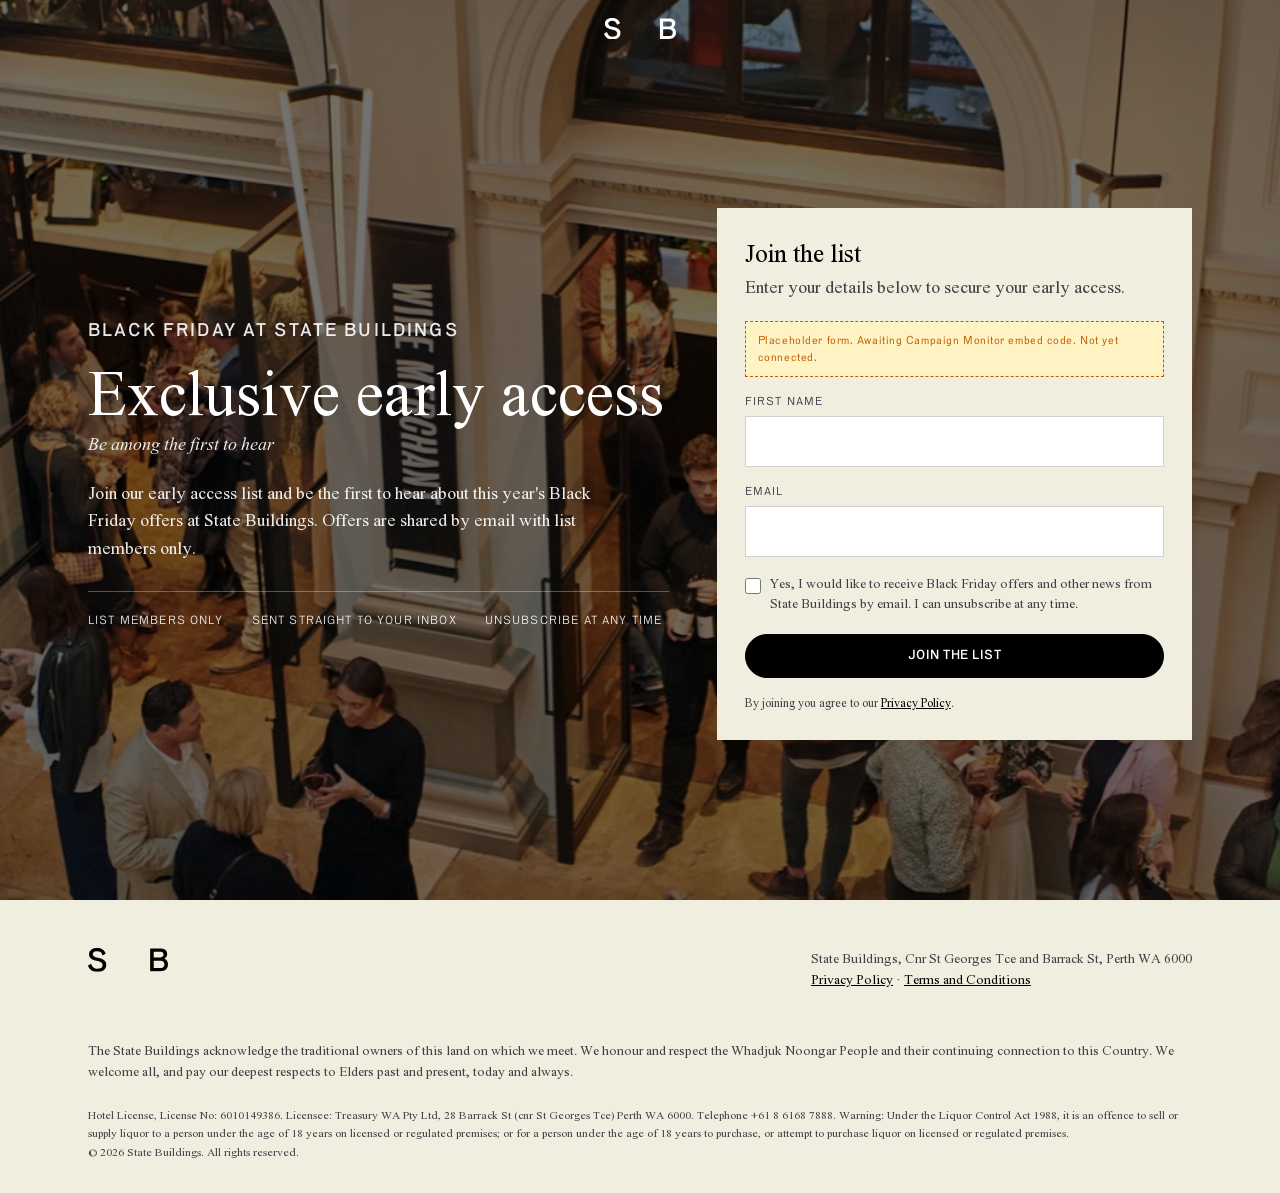
==== black-friday/index.html @ 4c0279d3 "black-friday: add Black Friday 2026 early access sign-up page (placeholder form and hero)" ====
<!doctype html>
<html lang="en-AU">
<head>
<meta charset="utf-8">
<meta name="viewport" content="width=device-width, initial-scale=1">
<meta name="robots" content="noindex, nofollow">
<title>Black Friday Early Access | State Buildings, Perth</title>
<meta name="description" content="Join the State Buildings early access list and be among the first to hear about our Black Friday offers, sent by email to list members only.">
<link rel="icon" href="images/favicon-32x32.png" sizes="32x32" type="image/png">
<link rel="preload" as="image" href="images/hero-placeholder.jpg">
<link rel="stylesheet" href="css/normalize.css">
<link rel="stylesheet" href="css/style.css">

<!-- Google Tag Manager (same container as statebuildings.com) -->
<script>(function(w,d,s,l,i){w[l]=w[l]||[];w[l].push({'gtm.start':new Date().getTime(),event:'gtm.js'});var f=d.getElementsByTagName(s)[0],j=d.createElement(s),dl=l!='dataLayer'?'&l='+l:'';j.async=true;j.src='https://www.googletagmanager.com/gtm.js?id='+i+dl;f.parentNode.insertBefore(j,f);})(window,document,'script','dataLayer','GTM-5KL7FBX');</script>
<!-- End Google Tag Manager -->

<style>
:root{--cream:#f0eede}
body{background:var(--black)}

/* ---------- Buttons: match statebuildings.com ---------- */
.btn{min-height:2rem;padding:.5rem .75rem;font-size:.75rem;line-height:1rem;letter-spacing:.5px;gap:.5rem}

/* ---------- Nav ---------- */
.nav{position:absolute;top:0;left:0;right:0;z-index:10;display:flex;align-items:center;justify-content:center;padding:1.1rem var(--pad);color:var(--white)}
.nav__logo{display:block;width:72px;color:inherit}
.nav__logo svg{width:100%;height:auto;display:block}

/* ---------- Hero with sign-up ---------- */
.hero{position:relative;min-height:100svh;display:flex;align-items:center;color:var(--white);overflow:hidden;background:var(--black)}
.hero__bg{position:absolute;inset:0;width:100%;height:100%;object-fit:cover;object-position:center 45%}
.hero::after{content:"";position:absolute;inset:0;background:rgba(0,0,0,.55)}
.hero__inner{position:relative;z-index:1;width:100%;max-width:var(--container);margin:0 auto;padding:7rem var(--pad) 4rem;display:grid;grid-template-columns:1.1fr .9fr;gap:3rem;align-items:center}
.hero .label{color:rgba(255,255,255,.9)}
.hero h1{color:var(--white);margin-bottom:.5rem;font-size:clamp(2.4rem,5vw,4.25rem);line-height:1;letter-spacing:0}
.hero__sub{font-style:italic;font-size:clamp(1.3rem,2.2vw,1.85rem);line-height:1.2;color:var(--white);margin-bottom:1.5rem}
.hero p{color:rgba(255,255,255,.92);max-width:520px;font-size:clamp(1rem,1.4vw,1.2rem)}
.hero__points{list-style:none;margin:1.75rem 0 0;padding:1.25rem 0 0;border-top:1px solid rgba(255,255,255,.3);display:flex;flex-wrap:wrap;gap:.5rem 1.75rem;font-family:var(--font-grotesk);font-size:.72rem;letter-spacing:.1em;text-transform:uppercase;color:rgba(255,255,255,.85)}

/* ---------- Sign-up card ---------- */
.signup{background:var(--cream);color:var(--text);padding:2rem 1.75rem 1.75rem}
.signup h2{font-size:1.6rem;margin-bottom:.4rem;letter-spacing:0}
.hero .signup p{color:var(--text-2)}
.hero .signup .signup__fine{font-size:.75rem}
.signup__intro{font-size:.95rem;margin-bottom:1.25rem}
.field{margin-bottom:1rem}
.field label{display:block;font-family:var(--font-grotesk);font-size:.7rem;letter-spacing:.1em;text-transform:uppercase;color:var(--text-2);margin-bottom:.35rem}
.field input{width:100%;font:inherit;font-size:1rem;padding:.75rem .85rem;border:1px solid var(--rule);background:var(--white);color:var(--text);border-radius:0}
.field input:focus{outline:2px solid var(--wine);outline-offset:0;border-color:var(--wine)}
.consent{display:flex;gap:.6rem;align-items:flex-start;font-size:.85rem;line-height:1.45;color:var(--text-2);margin:1.1rem 0 1.25rem}
.consent input{margin-top:.2rem;flex:none;width:16px;height:16px;accent-color:var(--black)}
.signup .btn{width:100%;min-height:2.75rem;font-size:.8rem}
.signup__fine{font-size:.75rem;color:var(--text-2);margin:1rem 0 0;max-width:none}
.signup__fine a{color:var(--black)}
.signup__todo{font-family:var(--font-grotesk);font-size:.7rem;letter-spacing:.05em;background:#fff3c4;border:1px dashed var(--rust);color:var(--rust);padding:.6rem .75rem;margin-bottom:1rem}

/* ---------- Footer ---------- */
.footer{background:var(--cream);padding:3rem 0 2rem;font-size:.85rem;color:var(--text-2)}
.footer__top{display:flex;justify-content:space-between;align-items:flex-start;gap:2rem;flex-wrap:wrap;margin-bottom:2rem}
.footer__logo{width:80px;color:var(--black)}
.footer__logo svg{width:100%;height:auto}
.footer p{max-width:none}
.footer small{display:block;font-size:.72rem;line-height:1.6;margin-top:1.5rem;color:var(--text-2)}
.footer a{color:var(--black)}

@media (max-width:900px){
  .hero{align-items:flex-start}
  .hero__inner{grid-template-columns:1fr;gap:2rem;padding:6rem 1.25rem 2.5rem}
  .hero__points{gap:.4rem 1.25rem}
}
@media (max-width:600px){
  .nav__logo{width:60px}
  .hero h1{font-size:2.4rem}
  .signup{padding:1.5rem 1.25rem 1.25rem}
  .footer__top{flex-direction:column;align-items:center;text-align:center}
  .footer{text-align:center}
}
</style>
</head>
<body>
<!-- Google Tag Manager (noscript) -->
<noscript><iframe src="https://www.googletagmanager.com/ns.html?id=GTM-5KL7FBX" height="0" width="0" style="display:none;visibility:hidden"></iframe></noscript>
<!-- End Google Tag Manager (noscript) -->

<header class="nav">
  <a class="nav__logo" href="https://statebuildings.com/" aria-label="State Buildings home">
    <svg viewBox="0 0 171 51" fill="currentColor" aria-hidden="true"><use href="#sb-logo"/></svg>
  </a>
</header>

<section class="hero">
  <!-- PLACEHOLDER hero: swap for Jasmine's full-res campaign image (Petition stairs) when supplied -->
  <img class="hero__bg" src="images/hero-placeholder.jpg" alt="Guests gathered in the atrium at State Buildings, Perth, outside Wine Merchant" fetchpriority="high">
  <div class="hero__inner">
    <div>
      <p class="label">Black Friday at State Buildings</p>
      <h1>Exclusive early access</h1>
      <p class="hero__sub">Be among the first to hear</p>
      <p>Join our early access list and be the first to hear about this year's Black Friday offers at State Buildings. Offers are shared by email with list members only.</p>
      <ul class="hero__points">
        <li>List members only</li>
        <li>Sent straight to your inbox</li>
        <li>Unsubscribe at any time</li>
      </ul>
    </div>

    <div class="signup" id="join">
      <h2>Join the list</h2>
      <p class="signup__intro">Enter your details below to secure your early access.</p>

      <!--
        CAMPAIGN MONITOR FORM: replace this <form> with the client's copy/paste
        embed code for the Black Friday list (keep its action, field names and
        data-id; restyle with the classes here). Set the list's subscription
        confirmation page in Campaign Monitor to:
        https://lp.statebuildings.com/black-friday/confirmed/
        Never use a URL containing "thank-you" (Form Submit (URL) 1759210751786952).
      -->
      <div class="signup__todo">Placeholder form. Awaiting Campaign Monitor embed code. Not yet connected.</div>
      <form id="bf-signup" action="#" method="post" novalidate>
        <div class="field">
          <label for="bf-name">First name</label>
          <input id="bf-name" name="cm-name" type="text" autocomplete="given-name" required>
        </div>
        <div class="field">
          <label for="bf-email">Email</label>
          <input id="bf-email" name="cm-email" type="email" autocomplete="email" required>
        </div>
        <label class="consent">
          <input type="checkbox" name="cm-privacy-consent" required>
          <span>Yes, I would like to receive Black Friday offers and other news from State Buildings by email. I can unsubscribe at any time.</span>
        </label>
        <button class="btn" type="submit" disabled>Join the list</button>
      </form>
      <p class="signup__fine">By joining you agree to our <a href="https://statebuildings.com/privacy-policy">Privacy Policy</a>.</p>
    </div>
  </div>
</section>

<footer class="footer">
  <div class="container">
    <div class="footer__top">
      <a class="footer__logo" href="https://statebuildings.com/" aria-label="State Buildings"><svg viewBox="0 0 171 51" fill="currentColor" aria-hidden="true"><use href="#sb-logo"/></svg></a>
      <p>State Buildings, Cnr St Georges Tce and Barrack St, Perth WA 6000<br><a href="https://statebuildings.com/privacy-policy">Privacy Policy</a> &middot; <a href="https://statebuildings.com/terms-conditions">Terms and Conditions</a></p>
    </div>
    <p>The State Buildings acknowledge the traditional owners of this land on which we meet. We honour and respect the Whadjuk Noongar People and their continuing connection to this Country. We welcome all, and pay our deepest respects to Elders past and present, today and always.</p>
    <small>Hotel License, License No: 6010149386. Licensee: Treasury WA Pty Ltd, 28 Barrack St (cnr St Georges Tce) Perth WA 6000. Telephone +61 8 6168 7888. Warning: Under the Liquor Control Act 1988, it is an offence to sell or supply liquor to a person under the age of 18 years on licensed or regulated premises; or for a person under the age of 18 years to purchase, or attempt to purchase liquor on licensed or regulated premises.<br>&copy; 2026 State Buildings. All rights reserved.</small>
  </div>
</footer>

<!-- Logo symbol (State Buildings wordmark from statebuildings.com header) -->
<svg width="0" height="0" style="position:absolute" aria-hidden="true"><symbol id="sb-logo" viewBox="0 0 171 51"><g><path d="M140.488 27H155.36C157.711 27 159.654 27.7273 161.146 29.1364C162.638 30.5909 163.361 32.6364 163.361 35.2727C163.361 37.9091 163.18 37.2727 162.773 38.2273C162.366 39.1818 161.824 40 161.146 40.6818C160.468 41.3636 159.654 41.9091 158.75 42.3182C157.801 42.7273 156.807 42.9091 155.722 42.9091H140.488V26.9545V27ZM140.488 8.04545H155.044C157.168 8.04545 158.795 8.59091 159.88 9.68182C160.965 10.7727 161.508 12.1818 161.508 13.9091C161.508 15.6364 160.92 17.2273 159.745 18.4091C158.569 19.5455 156.987 20.1364 154.998 20.1364H140.534V8.09091H140.488V8.04545ZM132.849 49.8182H154.953C157.259 49.8182 159.428 49.4545 161.372 48.7727C163.316 48.0909 164.988 47.0909 166.435 45.7727C167.881 44.4545 168.966 42.9091 169.78 41.1364C170.593 39.3182 171 37.3182 171 35.0909C171 32.8636 170.819 32.2273 170.412 30.9091C170.006 29.5909 169.463 28.4091 168.785 27.3182C168.107 26.2273 167.293 25.3182 166.389 24.5C165.485 23.7273 164.491 23.1364 163.496 22.7273C164.22 22.2727 164.898 21.7273 165.621 21.0909C166.299 20.4545 166.932 19.7273 167.474 18.9545C168.017 18.1364 168.423 17.2727 168.74 16.2727C169.056 15.3182 169.192 14.3182 169.192 13.2727C169.192 9.40909 167.926 6.40909 165.44 4.31818C162.954 2.22727 159.293 1.13636 154.501 1.13636H132.849V49.8182Z"></path><path d="M27.2569 50.1364C29.5171 49.5455 31.506 48.6364 33.2688 47.4545C35.0317 46.2273 36.3878 44.6818 37.4726 42.7273C38.5123 40.7727 39.0547 38.5 39.0547 35.7727C39.0547 33.0455 38.6027 31.4545 37.7439 29.8636C36.885 28.2727 35.755 26.9545 34.4441 25.9545C33.088 24.9545 31.6416 24.1364 30.0143 23.5455C28.387 22.9545 26.8501 22.4545 25.4037 22.0455L17.9453 20.1364C14.9619 19.2727 12.8826 18.2273 11.7978 16.9545C10.6677 15.6818 10.1253 14.3636 10.1253 13.0909C10.1253 11.8182 10.3965 11.2273 10.8937 10.4091C11.391 9.63636 12.1142 8.95455 12.973 8.40909C13.8319 7.86364 14.8715 7.45455 16.0468 7.18182C17.222 6.90909 18.5329 6.72727 19.889 6.72727C22.6011 6.72727 24.9064 7.36364 26.7597 8.68182C28.613 10 29.9691 12.3636 30.8731 15.7727L37.9247 12.5455C37.2918 10.3636 36.3878 8.45455 35.2125 6.86364C34.0373 5.27273 32.636 3.95455 31.0087 2.95455C29.3815 1.95455 27.6638 1.18182 25.7653 0.727273C23.8668 0.272727 21.9231 0 19.889 0C17.8549 0 15.414 0.272727 13.2895 0.772727C11.165 1.27273 9.31166 2.09091 7.63918 3.18182C6.0119 4.27273 4.70103 5.68182 3.70658 7.40909C2.71213 9.13636 2.21491 11.1818 2.21491 13.5909C2.21491 16 2.62173 17.3636 3.39017 18.8182C4.15861 20.2727 5.19826 21.5455 6.46392 22.5455C7.72958 23.5909 9.17605 24.4545 10.8033 25.0909C12.4306 25.7727 14.0579 26.3182 15.6852 26.7273L22.9175 28.5455C24.138 28.9091 25.2228 29.3182 26.2173 29.7727C27.2117 30.2273 28.1158 30.7727 28.8842 31.4091C29.6527 32.0455 30.2403 32.7727 30.6471 33.5909C31.0539 34.4091 31.2799 35.4091 31.2799 36.5455C31.2799 37.6818 30.9635 39.2727 30.3307 40.2727C29.6979 41.2727 28.8842 42.0455 27.8446 42.6818C26.8049 43.2727 25.6749 43.7273 24.4092 43.9545C23.1435 44.1818 21.8327 44.3182 20.4766 44.3182C16.8152 44.3182 13.8771 43.3636 11.617 41.5C9.40206 39.6364 7.91039 36.9545 7.18715 33.4545L0 37.1818C0.768438 39.6818 1.80809 41.8182 3.16416 43.5909C4.52022 45.3636 6.0571 46.7727 7.81999 47.8636C9.58287 48.9545 11.5266 49.7727 13.6059 50.2727C15.6852 50.7727 17.9001 51 20.2506 51C22.6011 51 24.9968 50.7273 27.2569 50.1364Z"></path></g></symbol></svg>
</body>
</html>
---- black-friday/css/style.css ----
/* State Buildings landing page tokens and base styles. Brand values from brand-guide.md */

@font-face{font-family:"Times New Roman LP";font-style:normal;font-weight:400;font-display:swap;src:url("../fonts/TimesNewRoman-Regular.woff2") format("woff2")}
@font-face{font-family:"Times New Roman LP";font-style:italic;font-weight:400;font-display:swap;src:url("../fonts/TimesNewRoman-Italic.woff2") format("woff2")}
@font-face{font-family:"Dada Grotesk";font-style:normal;font-weight:400;font-display:swap;src:url("../fonts/DadaGrotesk-Book.woff2") format("woff2")}
@font-face{font-family:"Dada Grotesk";font-style:normal;font-weight:500;font-display:swap;src:url("../fonts/DadaGrotesk-Medium.woff2") format("woff2")}

:root{
  --black:#000;
  --white:#fff;
  --sand:#f7f7ef;
  --biscuit:#e8bb79;
  --taupe:#b09381;
  --marigold:#ef9921;
  --wine:#a46456;
  --mustard:#b69f00;
  --rust:#bf5c00;
  --text:#18181b;
  --text-2:#3f3f46;
  --rule:rgba(0,0,0,.18);
  --font-serif:"Times New Roman LP","Times New Roman",Times,Georgia,serif;
  --font-grotesk:"Dada Grotesk","Helvetica Neue",Arial,sans-serif;
  --container:1200px;
  --pad:clamp(1.25rem,4vw,3rem);
  --section:clamp(3.5rem,8vw,7rem);
}

*,*::before,*::after{box-sizing:border-box}
html{scroll-behavior:smooth;-webkit-text-size-adjust:100%}
body{margin:0;font-family:var(--font-serif);font-size:1.0625rem;line-height:1.55;color:var(--text);background:var(--white)}
img{max-width:100%;height:auto;display:block}
a{color:inherit}
button{font:inherit}

h1,h2,h3,h4{font-family:var(--font-serif);font-weight:400;line-height:1.08;margin:0 0 1rem;color:var(--black);letter-spacing:-.01em}
h1{font-size:clamp(2.25rem,5.2vw,4.25rem)}
h2{font-size:clamp(1.85rem,3.6vw,3rem)}
h3{font-size:clamp(1.3rem,2vw,1.625rem)}
p{margin:0 0 1.1rem;max-width:640px}
.label{font-family:var(--font-grotesk);font-weight:500;font-size:.75rem;letter-spacing:.12em;text-transform:uppercase;color:var(--text-2);margin:0 0 1rem}
.lede{font-size:clamp(1.125rem,1.6vw,1.375rem);line-height:1.45}

.container{width:100%;max-width:var(--container);margin:0 auto;padding:0 var(--pad)}
.container--narrow{max-width:820px}
.section{padding:var(--section) 0}
.section--sand{background:var(--sand)}
.section--black{background:var(--black);color:var(--white)}
.section--black h2,.section--black h3{color:var(--white)}
.section--black .label{color:rgba(255,255,255,.7)}
.section-head{text-align:center;margin:0 auto 3rem}
.section-head .label,.section-head h2,.section-head p{max-width:none;margin-left:auto;margin-right:auto}
.section-head p{max-width:640px}

/* Buttons */
.btn{display:inline-flex;align-items:center;justify-content:center;gap:.6rem;font-family:var(--font-grotesk);font-weight:500;font-size:.875rem;letter-spacing:.06em;text-transform:uppercase;text-decoration:none;padding:1rem 1.75rem;border-radius:999px;border:1px solid var(--black);background:var(--black);color:var(--white);cursor:pointer;transition:background .2s,color .2s,border-color .2s,transform .2s}
.btn:hover{background:var(--wine);border-color:var(--wine);color:var(--white)}
.btn--light{background:var(--white);color:var(--black);border-color:var(--white)}
.btn--light:hover{background:var(--biscuit);border-color:var(--biscuit);color:var(--black)}
.btn--outline{background:transparent;color:var(--black)}
.btn--outline:hover{background:var(--wine);border-color:var(--wine);color:var(--white)}
.btn svg{width:16px;height:16px}

/* Scroll reveal */
.fade-up{opacity:0;transform:translateY(18px);transition:opacity .7s ease,transform .7s ease}
.fade-up.visible{opacity:1;transform:none}
.stagger > *{transition-delay:calc(var(--i,0) * 80ms)}
@media (prefers-reduced-motion:reduce){.fade-up{opacity:1;transform:none;transition:none}html{scroll-behavior:auto}}

.visually-hidden{position:absolute;width:1px;height:1px;padding:0;margin:-1px;overflow:hidden;clip:rect(0,0,0,0);white-space:nowrap;border:0}
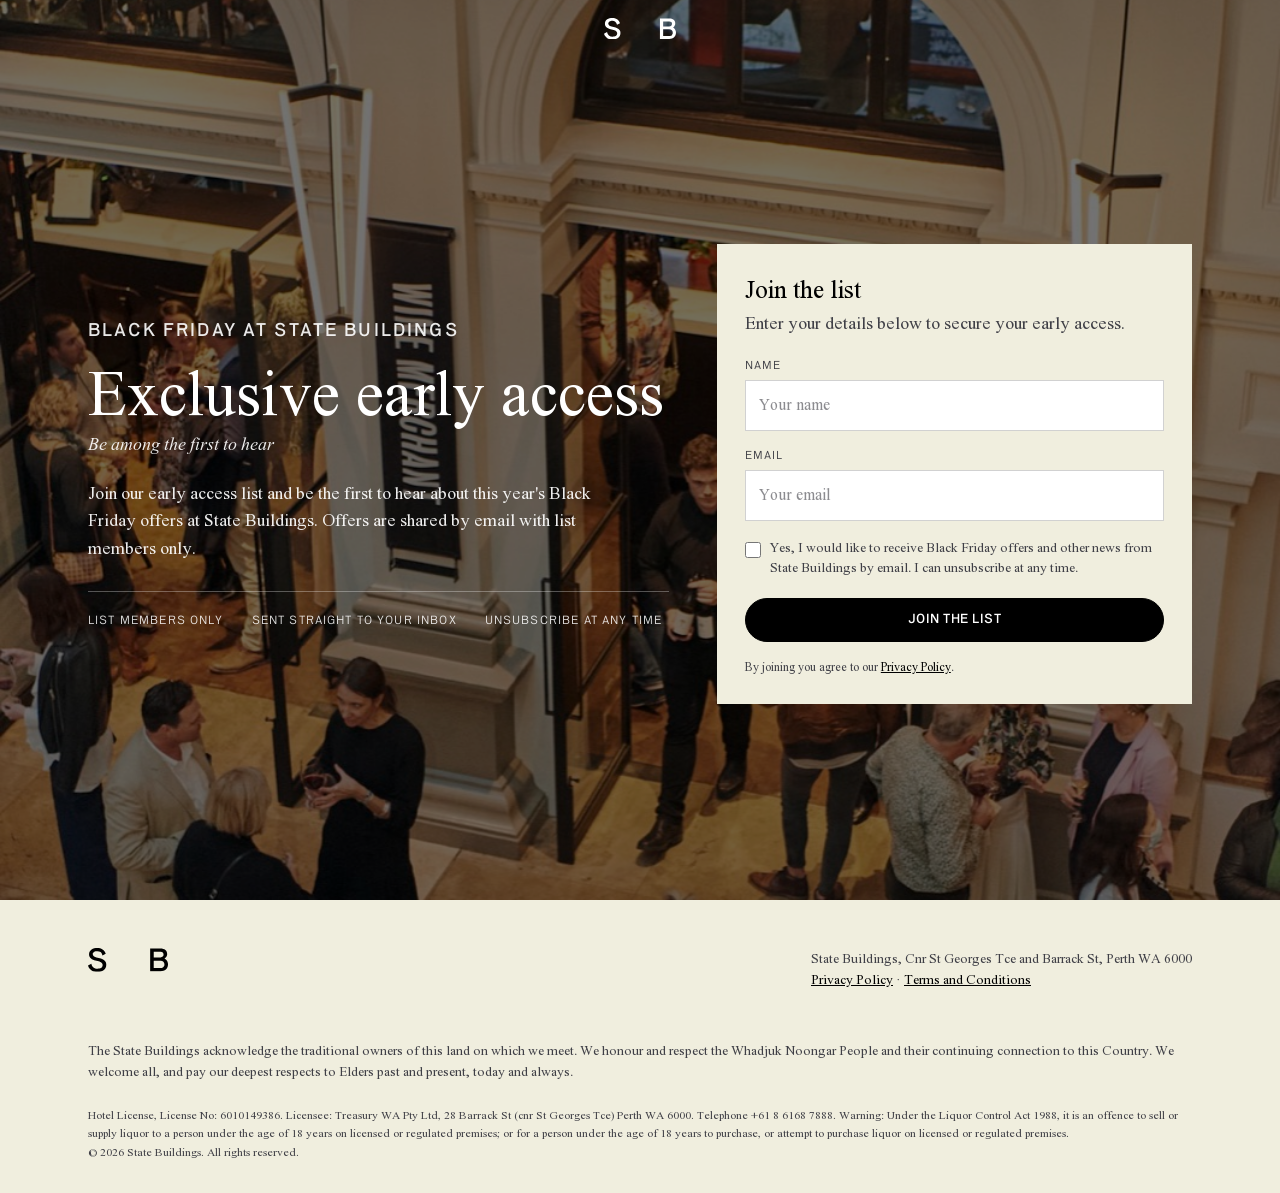
==== commit aadf2035: "black-friday: wire Campaign Monitor embed form (Black Friday list)" ====
--- a/black-friday/index.html
+++ b/black-friday/index.html
@@ -46,6 +46,7 @@
 .signup__intro{font-size:.95rem;margin-bottom:1.25rem}
 .field{margin-bottom:1rem}
 .field label{display:block;font-family:var(--font-grotesk);font-size:.7rem;letter-spacing:.1em;text-transform:uppercase;color:var(--text-2);margin-bottom:.35rem}
+.field input::placeholder{color:var(--text-2);opacity:.6}
 .field input{width:100%;font:inherit;font-size:1rem;padding:.75rem .85rem;border:1px solid var(--rule);background:var(--white);color:var(--text);border-radius:0}
 .field input:focus{outline:2px solid var(--wine);outline-offset:0;border-color:var(--wine)}
 .consent{display:flex;gap:.6rem;align-items:flex-start;font-size:.85rem;line-height:1.45;color:var(--text-2);margin:1.1rem 0 1.25rem}
@@ -53,7 +54,6 @@
 .signup .btn{width:100%;min-height:2.75rem;font-size:.8rem}
 .signup__fine{font-size:.75rem;color:var(--text-2);margin:1rem 0 0;max-width:none}
 .signup__fine a{color:var(--black)}
-.signup__todo{font-family:var(--font-grotesk);font-size:.7rem;letter-spacing:.05em;background:#fff3c4;border:1px dashed var(--rust);color:var(--rust);padding:.6rem .75rem;margin-bottom:1rem}
 
 /* ---------- Footer ---------- */
 .footer{background:var(--cream);padding:3rem 0 2rem;font-size:.85rem;color:var(--text-2)}
@@ -110,28 +110,28 @@
       <p class="signup__intro">Enter your details below to secure your early access.</p>
 
       <!--
-        CAMPAIGN MONITOR FORM: replace this <form> with the client's copy/paste
-        embed code for the Black Friday list (keep its action, field names and
-        data-id; restyle with the classes here). Set the list's subscription
-        confirmation page in Campaign Monitor to:
+        CAMPAIGN MONITOR embed for the Black Friday list (Jasmine Totino, 2026-10-29).
+        Keep the js-cm-form / js-cm-email-input classes, field names and data-id:
+        copypastesubscribeformlogic.js swaps the action for a secure subscribe URL on submit.
+        The list's subscription confirmation page must be
         https://lp.statebuildings.com/black-friday/confirmed/
-        Never use a URL containing "thank-you" (Form Submit (URL) 1759210751786952).
+        Never a URL containing "thank-you" (Form Submit (URL) 1759210751786952).
       -->
-      <div class="signup__todo">Placeholder form. Awaiting Campaign Monitor embed code. Not yet connected.</div>
-      <form id="bf-signup" action="#" method="post" novalidate>
+      <form class="js-cm-form" id="subForm" action="https://www.createsend.com/t/subscribeerror?description=" method="post" data-id="30FEA77E7D0A9B8D7616376B90063231347FE10E9880558CEFD83E6FB3C0D4C3CADF9280B840995D904DC2011142A3947097D88BE3EC52C06AAA97BBE63CB21A">
         <div class="field">
-          <label for="bf-name">First name</label>
-          <input id="bf-name" name="cm-name" type="text" autocomplete="given-name" required>
+          <label for="fieldName">Name</label>
+          <input id="fieldName" name="cm-name" type="text" maxlength="200" autocomplete="name" placeholder="Your name">
         </div>
         <div class="field">
-          <label for="bf-email">Email</label>
-          <input id="bf-email" name="cm-email" type="email" autocomplete="email" required>
+          <label for="fieldEmail">Email</label>
+          <input class="js-cm-email-input qa-input-email" id="fieldEmail" name="cm-jilkldj-jilkldj" type="email" maxlength="200" autocomplete="email" placeholder="Your email" required>
         </div>
-        <label class="consent">
-          <input type="checkbox" name="cm-privacy-consent" required>
+        <label class="consent" for="cm-privacy-consent">
+          <input id="cm-privacy-consent" name="cm-privacy-consent" type="checkbox" required aria-required="true">
           <span>Yes, I would like to receive Black Friday offers and other news from State Buildings by email. I can unsubscribe at any time.</span>
         </label>
-        <button class="btn" type="submit" disabled>Join the list</button>
+        <input id="cm-privacy-consent-hidden" name="cm-privacy-consent-hidden" type="hidden" value="true">
+        <button class="btn" type="submit">Join the list</button>
       </form>
       <p class="signup__fine">By joining you agree to our <a href="https://statebuildings.com/privacy-policy">Privacy Policy</a>.</p>
     </div>
@@ -151,5 +151,6 @@
 
 <!-- Logo symbol (State Buildings wordmark from statebuildings.com header) -->
 <svg width="0" height="0" style="position:absolute" aria-hidden="true"><symbol id="sb-logo" viewBox="0 0 171 51"><g><path d="M140.488 27H155.36C157.711 27 159.654 27.7273 161.146 29.1364C162.638 30.5909 163.361 32.6364 163.361 35.2727C163.361 37.9091 163.18 37.2727 162.773 38.2273C162.366 39.1818 161.824 40 161.146 40.6818C160.468 41.3636 159.654 41.9091 158.75 42.3182C157.801 42.7273 156.807 42.9091 155.722 42.9091H140.488V26.9545V27ZM140.488 8.04545H155.044C157.168 8.04545 158.795 8.59091 159.88 9.68182C160.965 10.7727 161.508 12.1818 161.508 13.9091C161.508 15.6364 160.92 17.2273 159.745 18.4091C158.569 19.5455 156.987 20.1364 154.998 20.1364H140.534V8.09091H140.488V8.04545ZM132.849 49.8182H154.953C157.259 49.8182 159.428 49.4545 161.372 48.7727C163.316 48.0909 164.988 47.0909 166.435 45.7727C167.881 44.4545 168.966 42.9091 169.78 41.1364C170.593 39.3182 171 37.3182 171 35.0909C171 32.8636 170.819 32.2273 170.412 30.9091C170.006 29.5909 169.463 28.4091 168.785 27.3182C168.107 26.2273 167.293 25.3182 166.389 24.5C165.485 23.7273 164.491 23.1364 163.496 22.7273C164.22 22.2727 164.898 21.7273 165.621 21.0909C166.299 20.4545 166.932 19.7273 167.474 18.9545C168.017 18.1364 168.423 17.2727 168.74 16.2727C169.056 15.3182 169.192 14.3182 169.192 13.2727C169.192 9.40909 167.926 6.40909 165.44 4.31818C162.954 2.22727 159.293 1.13636 154.501 1.13636H132.849V49.8182Z"></path><path d="M27.2569 50.1364C29.5171 49.5455 31.506 48.6364 33.2688 47.4545C35.0317 46.2273 36.3878 44.6818 37.4726 42.7273C38.5123 40.7727 39.0547 38.5 39.0547 35.7727C39.0547 33.0455 38.6027 31.4545 37.7439 29.8636C36.885 28.2727 35.755 26.9545 34.4441 25.9545C33.088 24.9545 31.6416 24.1364 30.0143 23.5455C28.387 22.9545 26.8501 22.4545 25.4037 22.0455L17.9453 20.1364C14.9619 19.2727 12.8826 18.2273 11.7978 16.9545C10.6677 15.6818 10.1253 14.3636 10.1253 13.0909C10.1253 11.8182 10.3965 11.2273 10.8937 10.4091C11.391 9.63636 12.1142 8.95455 12.973 8.40909C13.8319 7.86364 14.8715 7.45455 16.0468 7.18182C17.222 6.90909 18.5329 6.72727 19.889 6.72727C22.6011 6.72727 24.9064 7.36364 26.7597 8.68182C28.613 10 29.9691 12.3636 30.8731 15.7727L37.9247 12.5455C37.2918 10.3636 36.3878 8.45455 35.2125 6.86364C34.0373 5.27273 32.636 3.95455 31.0087 2.95455C29.3815 1.95455 27.6638 1.18182 25.7653 0.727273C23.8668 0.272727 21.9231 0 19.889 0C17.8549 0 15.414 0.272727 13.2895 0.772727C11.165 1.27273 9.31166 2.09091 7.63918 3.18182C6.0119 4.27273 4.70103 5.68182 3.70658 7.40909C2.71213 9.13636 2.21491 11.1818 2.21491 13.5909C2.21491 16 2.62173 17.3636 3.39017 18.8182C4.15861 20.2727 5.19826 21.5455 6.46392 22.5455C7.72958 23.5909 9.17605 24.4545 10.8033 25.0909C12.4306 25.7727 14.0579 26.3182 15.6852 26.7273L22.9175 28.5455C24.138 28.9091 25.2228 29.3182 26.2173 29.7727C27.2117 30.2273 28.1158 30.7727 28.8842 31.4091C29.6527 32.0455 30.2403 32.7727 30.6471 33.5909C31.0539 34.4091 31.2799 35.4091 31.2799 36.5455C31.2799 37.6818 30.9635 39.2727 30.3307 40.2727C29.6979 41.2727 28.8842 42.0455 27.8446 42.6818C26.8049 43.2727 25.6749 43.7273 24.4092 43.9545C23.1435 44.1818 21.8327 44.3182 20.4766 44.3182C16.8152 44.3182 13.8771 43.3636 11.617 41.5C9.40206 39.6364 7.91039 36.9545 7.18715 33.4545L0 37.1818C0.768438 39.6818 1.80809 41.8182 3.16416 43.5909C4.52022 45.3636 6.0571 46.7727 7.81999 47.8636C9.58287 48.9545 11.5266 49.7727 13.6059 50.2727C15.6852 50.7727 17.9001 51 20.2506 51C22.6011 51 24.9968 50.7273 27.2569 50.1364Z"></path></g></symbol></svg>
+<script src="https://js.createsend1.com/javascript/copypastesubscribeformlogic.js"></script>
 </body>
 </html>
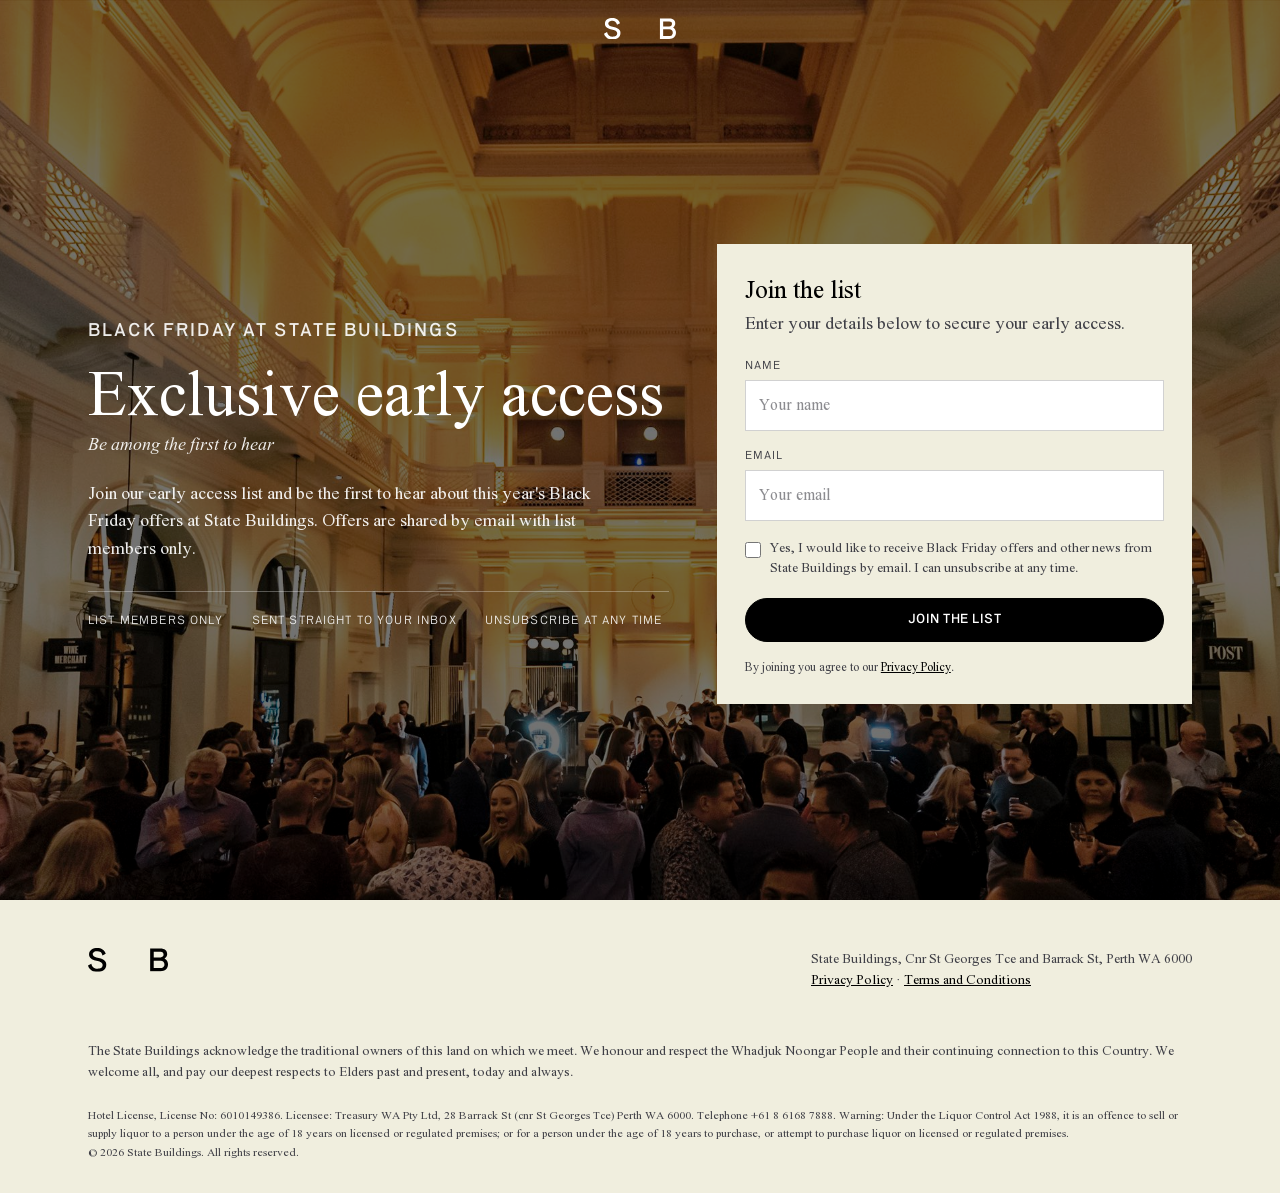
==== commit 38d510c5: "black-friday: Postal Hall cocktail event hero (Emmi, 2026-10-29)" ====
--- a/black-friday/index.html
+++ b/black-friday/index.html
@@ -7,7 +7,7 @@
 <title>Black Friday Early Access | State Buildings, Perth</title>
 <meta name="description" content="Join the State Buildings early access list and be among the first to hear about our Black Friday offers, sent by email to list members only.">
 <link rel="icon" href="images/favicon-32x32.png" sizes="32x32" type="image/png">
-<link rel="preload" as="image" href="images/hero-placeholder.jpg">
+<link rel="preload" as="image" href="images/hero-postal-hall.jpg">
 <link rel="stylesheet" href="css/normalize.css">
 <link rel="stylesheet" href="css/style.css">
 
@@ -90,8 +90,7 @@
 </header>
 
 <section class="hero">
-  <!-- PLACEHOLDER hero: swap for Jasmine's full-res campaign image (Petition stairs) when supplied -->
-  <img class="hero__bg" src="images/hero-placeholder.jpg" alt="Guests gathered in the atrium at State Buildings, Perth, outside Wine Merchant" fetchpriority="high">
+  <img class="hero__bg" src="images/hero-postal-hall.jpg" alt="A cocktail event in Postal Hall at State Buildings, Perth, beneath the heritage balconies" fetchpriority="high">
   <div class="hero__inner">
     <div>
       <p class="label">Black Friday at State Buildings</p>
